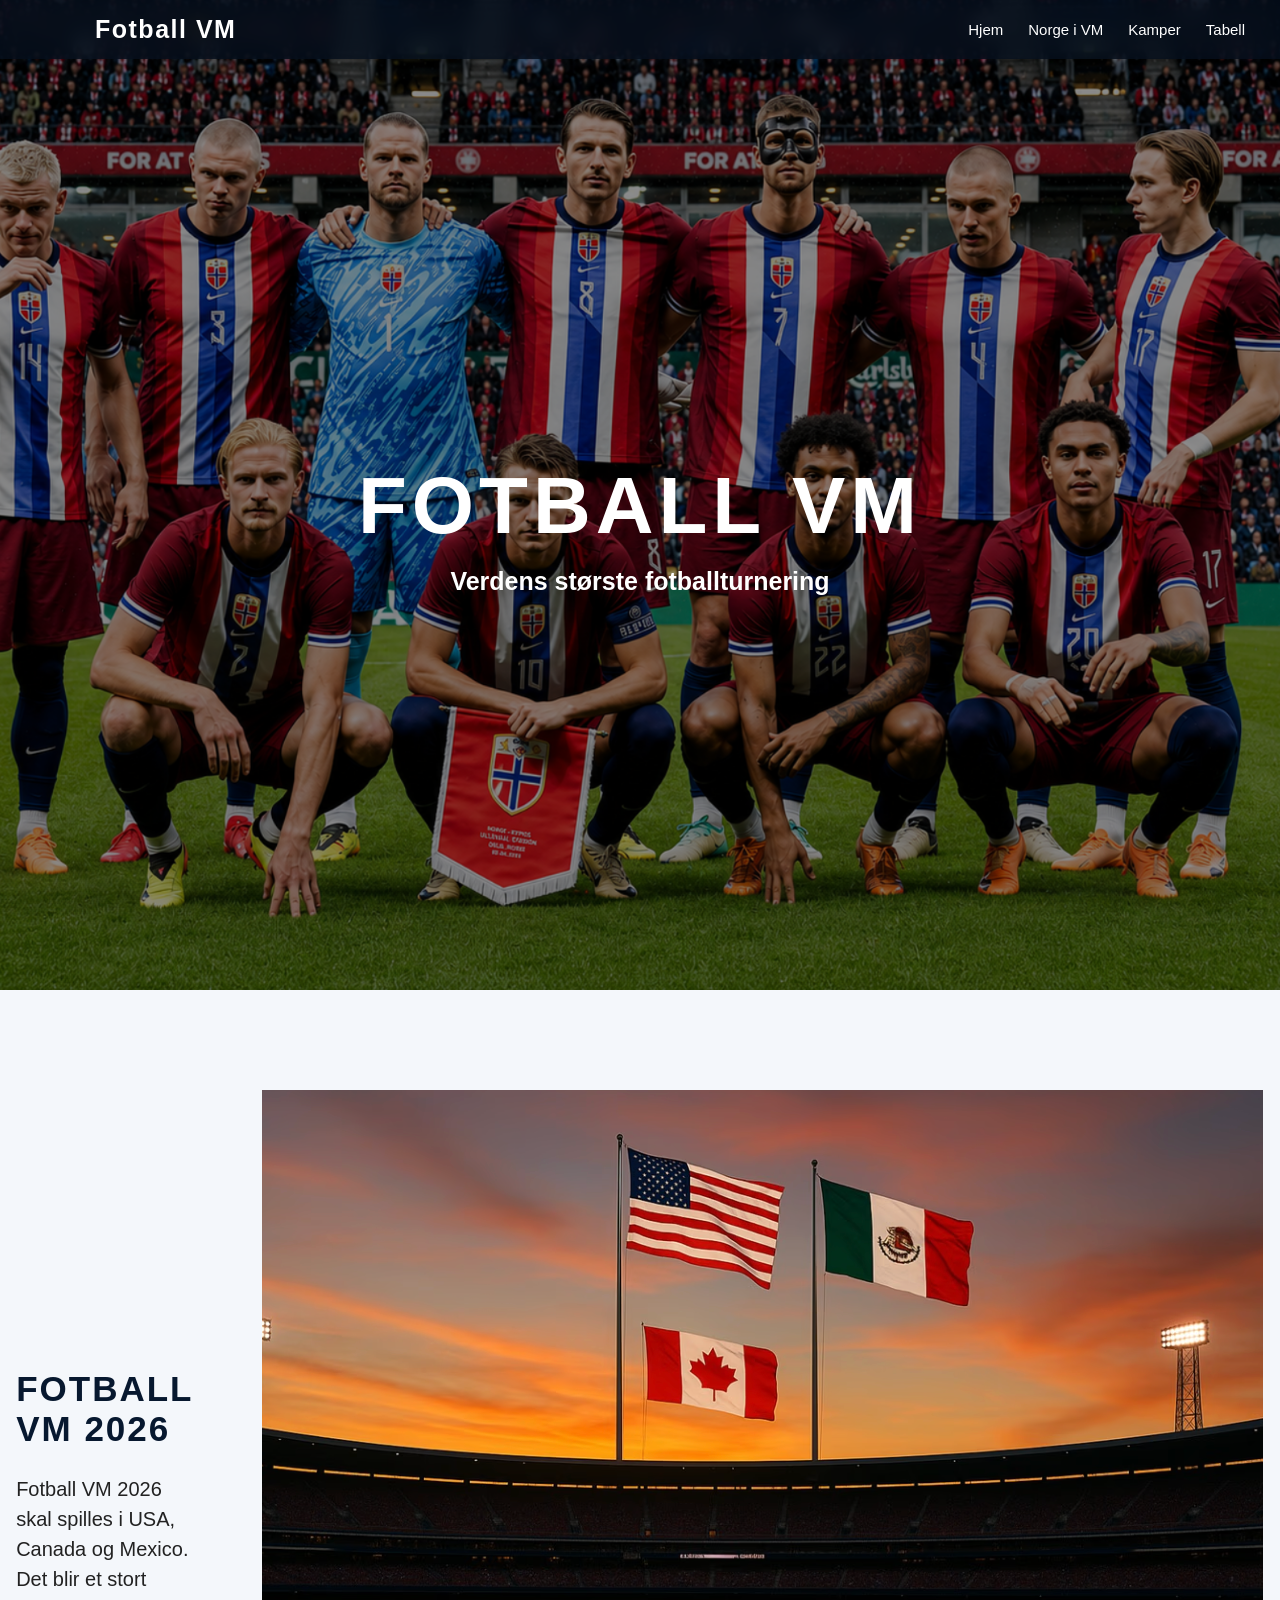
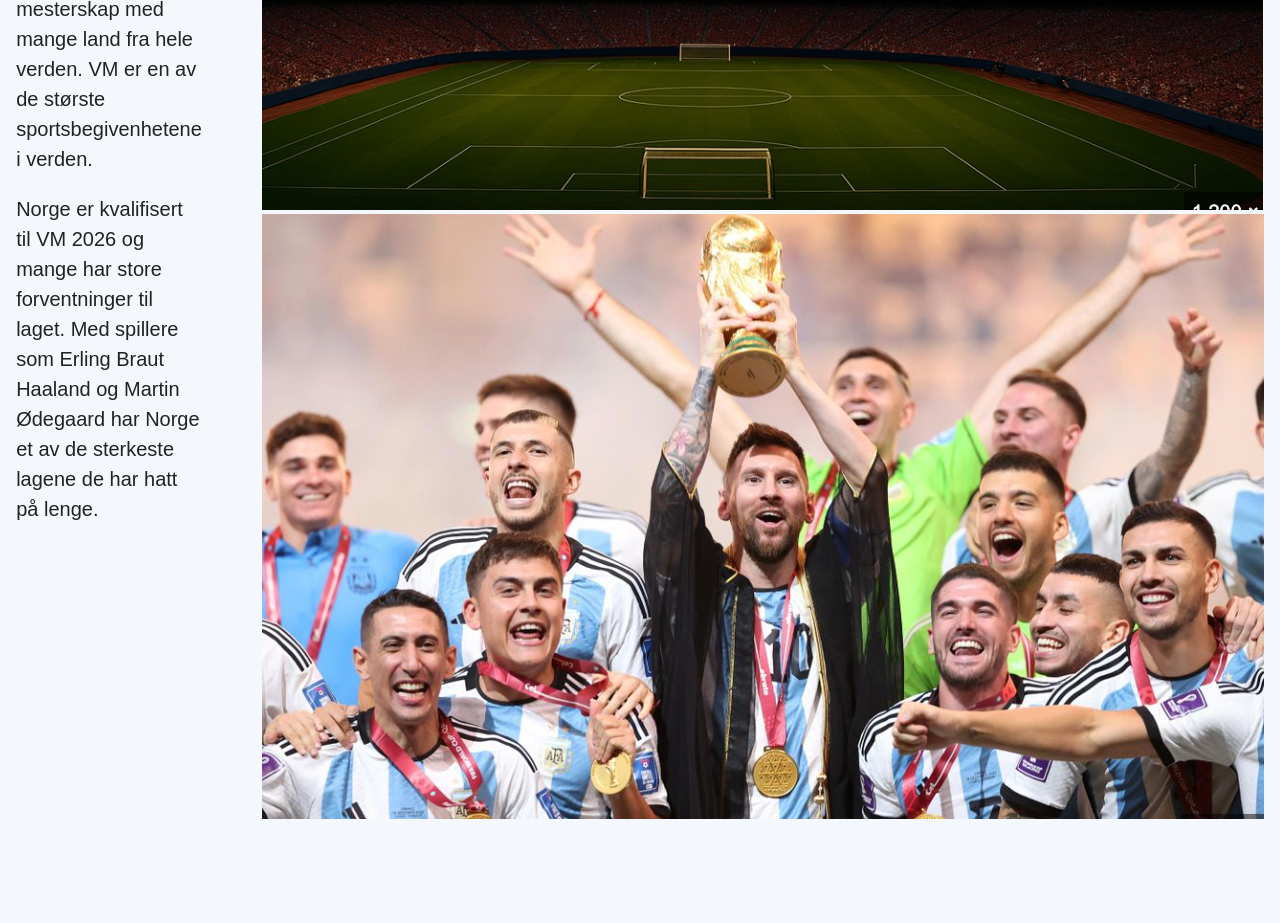
==== index.html @ 768a8fd6 "infoside" ====
<!DOCTYPE html>
<html lang="en">

<head>
    <meta charset="UTF-8">
    <meta name="viewport" content="width=device-width, initial-scale=1.0">
    <title>fotballvm</title>
    <link rel="stylesheet" href="style.css">
</head>

<body>

    <header class="site-header">
        <div class="header-inner">
            <a href="#home" class="logo">Fotball VM</a>

            <nav class="main-nav">
                <a href="#home">Hjem</a>
                <a href="#norge">Norge i VM</a>
                <a href="#kamper">Kamper</a>
                <a href="#tabell">Tabell</a>
            </nav>

        </div>
    </header>
    <section id="norge"></section>
    <section id="kamper"></section>
    <section id="tabell"></section>
    <section id="home" class="forside">
        <div class="innhold">
            <h1>Fotball VM</h1>
            <h3>Verdens største fotballturnering</h3>
        </div>
    </section>
    <section id="norge" class="infoside">
        <div class="infotekst">

            <h2>Fotball VM 2026</h2>

            <p>
                Fotball VM 2026 skal spilles i USA, Canada og Mexico.
                Det blir et stort mesterskap med mange land fra hele verden.
                VM er en av de største sportsbegivenhetene i verden.
            </p>

            <p>
                Norge er kvalifisert til VM 2026 og mange har store forventninger til laget.
                Med spillere som Erling Braut Haaland og Martin Ødegaard har Norge et av de
                sterkeste lagene de har hatt på lenge.
            </p>

        </div>

        <div class="infobilder">

            <div class="bildeboks">
                <img src="bilder/vmiamerika.png" alt="">
            </div>

            <div class="bildeboks">
                <img src="bilder/messi.png" alt="">
            </div>

        </div>
    </section>

</body>

</html>
---- style.css ----
body {
     margin: 0;
     font-family: Arial, sans-serif;
     background-color: #ffffff;
     color: white;
 }

 .site-header {
     position: fixed;
     top: 0;
     left: 0;
     width: 100%;
     background-color: rgba(5, 15, 30, 0.75);
     backdrop-filter: blur(10px);
     padding: 15px 30px;
     z-index: 100;
 }

 .header-inner {
     max-width: 1150px;
     margin: auto;
     display: flex;
     justify-content: space-between;
     align-items: center;
 }

 .logo {
     color: white;
     text-decoration: none;
     font-size: 25px;
     font-weight: 700;
     font-family: Arial, Helvetica, sans-serif;
     letter-spacing: 1.5px;
 }

 .main-nav {
     display: flex;
     align-items: center;
     gap: 25px;
 }

 .main-nav a {
     color: white;
     text-decoration: none;
     font-size: 15px;
     font-weight: 500;
     font-family: Verdana, Geneva, Tahoma, sans-serif;
     transition: 0.2s ease;
 }

 .main-nav a:hover {
     color: #7dd3ff;
 }

 .forside {
     min-height: 100vh;
     padding-top: 90px;
     background-image: url("bilder/fotballvm1.png");
     background-size: cover;
     background-position: center;
     display: flex;
     justify-content: center;
     align-items: center;
     text-align: center;
     position: relative;
 }

 .forside::before {
     content: "";
     position: absolute;
     inset: 0;
     background: rgba(0, 0, 0, 0.45);
 }

 .innhold {
     position: relative;
     z-index: 1;
 }

 h1 {
     font-size: 80px;
     margin: 0;
     letter-spacing: 5px;
     text-transform: uppercase;
 }

 h3 {
     font-size: 25px;
     margin-top: 15px;
     color: rgb(255, 255, 255);

 }

 p {
     font-size: 25px;
     margin-top: 15px;
     color: rgb(0, 0, 0);
 }

 h2 {
     font-size: 30px;
     margin: 0;
     letter-spacing: 5px;
     text-transform: uppercase;
     color: black;

 }

 .infoside {
     min-height: 80vh;
     padding: 100px 60px;
     background-color: #f4f7fb;
     color: black;

     display: flex;
     justify-content: center;
     align-items: center;
     gap: 60px;
 }

 .infotekst {
     max-width: 550px;
 }

 .infotekst h2 {
     font-size: 35px;
     margin-bottom: 25px;
     letter-spacing: 2px;
     color: #07182f;
 }

 .infotekst p {
     font-size: 20px;
     line-height: 1.5;
     color: #222;
     margin-bottom: 20px;
 }
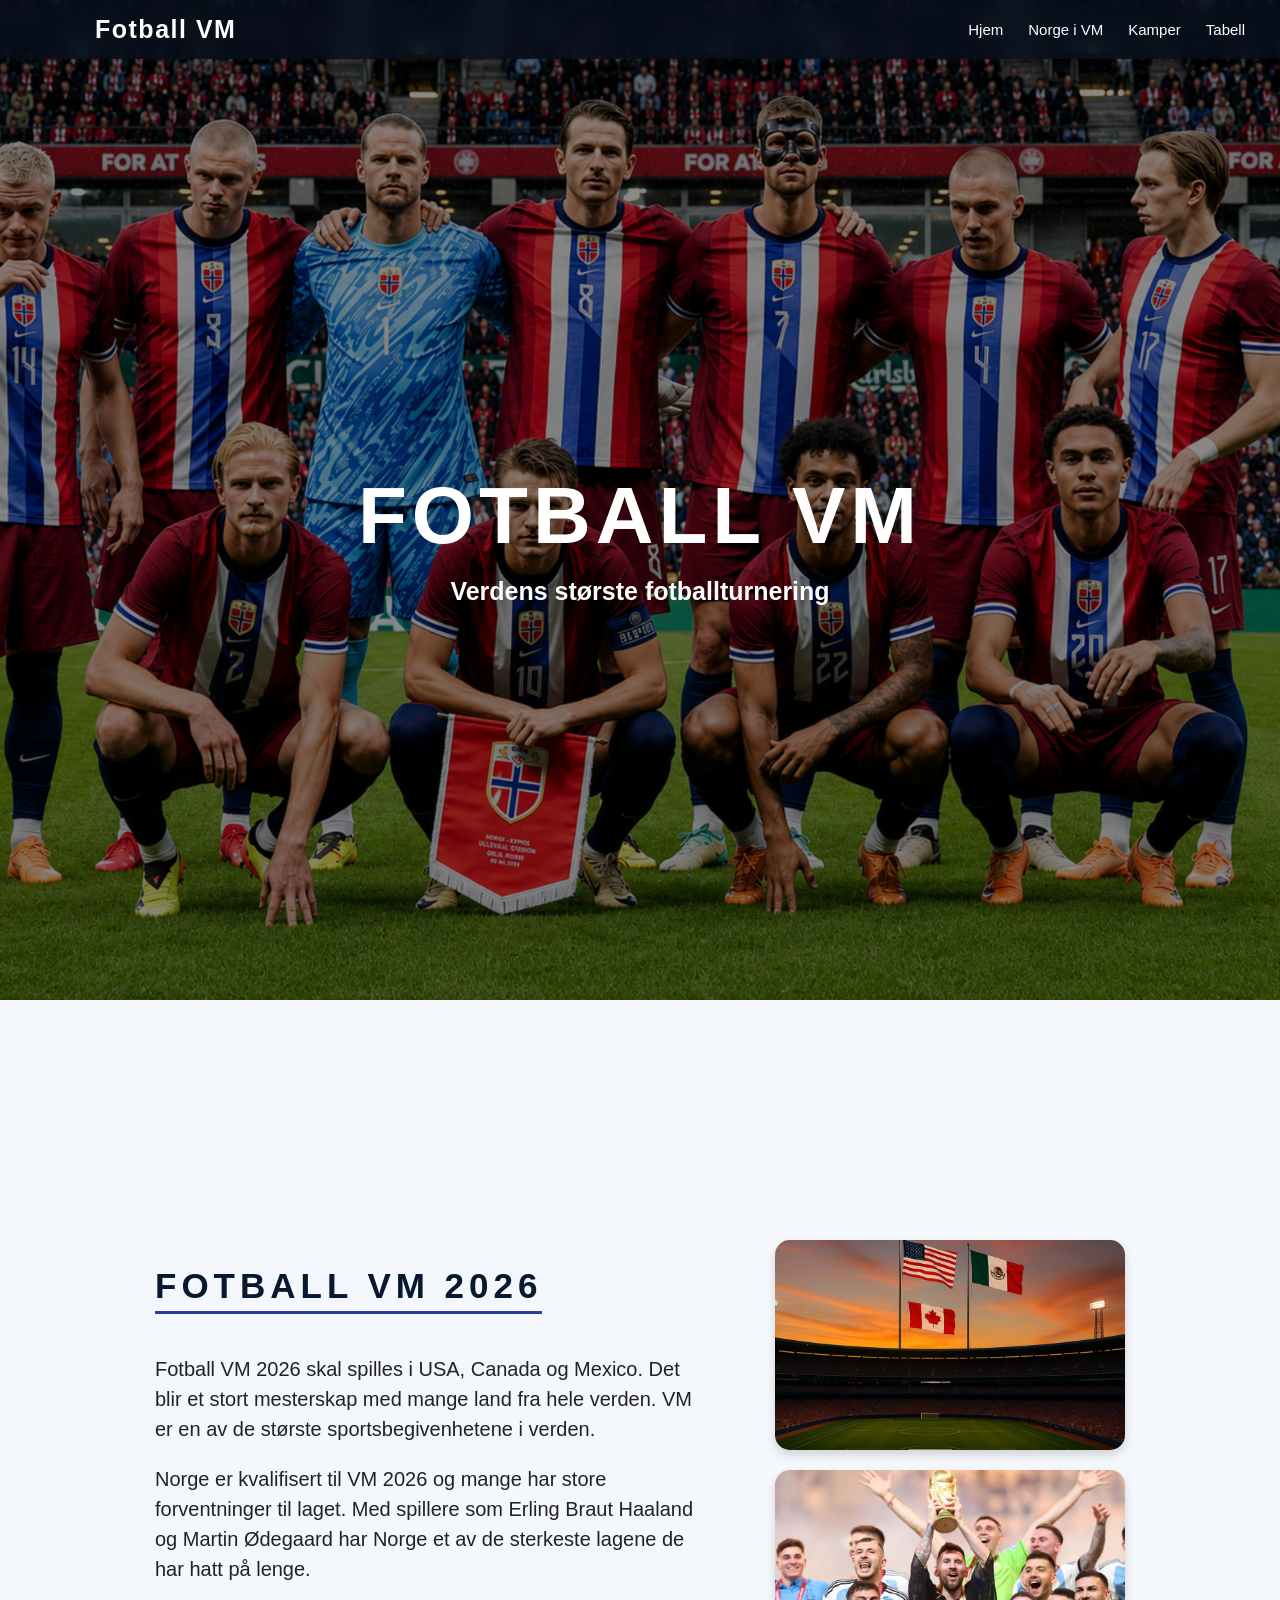
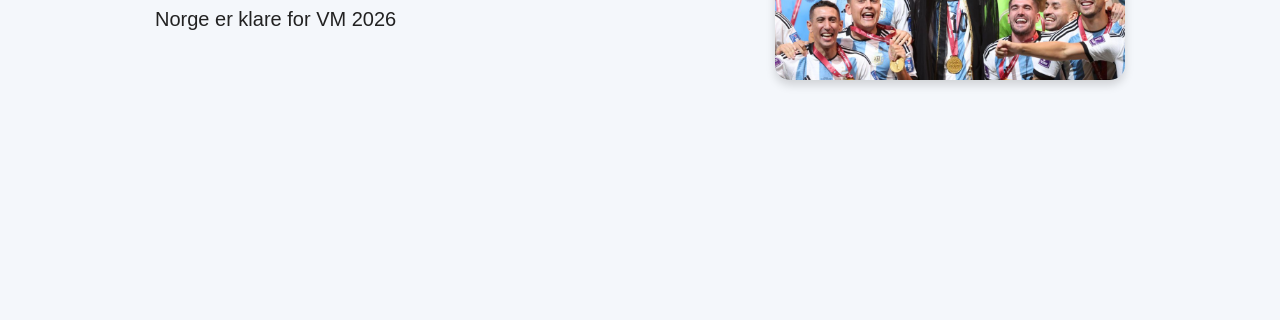
==== commit 1c8c2b00: "fortsetelse på infosiden" ====
--- a/index.html
+++ b/index.html
@@ -48,6 +48,7 @@
                 Med spillere som Erling Braut Haaland og Martin Ødegaard har Norge et av de
                 sterkeste lagene de har hatt på lenge.
             </p>
+            <p class="bildetekst">Norge er klare for VM 2026</p>
 
         </div>
 
--- a/style.css
+++ b/style.css
@@ -49,12 +49,12 @@
  }
 
  .main-nav a:hover {
-     color: #7dd3ff;
+     color: #293ca9;
  }
 
  .forside {
      min-height: 100vh;
-     padding-top: 90px;
+     padding-top: 100px;
      background-image: url("bilder/fotballvm1.png");
      background-size: cover;
      background-position: center;
@@ -111,7 +111,7 @@
      padding: 100px 60px;
      background-color: #f4f7fb;
      color: black;
-
+     flex-wrap: wrap;
      display: flex;
      justify-content: center;
      align-items: center;
@@ -120,13 +120,17 @@
 
  .infotekst {
      max-width: 550px;
+     padding-right: 10px;
  }
 
  .infotekst h2 {
      font-size: 35px;
      margin-bottom: 25px;
-     letter-spacing: 2px;
+     letter-spacing: 5px;
      color: #07182f;
+     border-bottom: 3px solid #293ca9;
+     display: inline-block;
+     padding-bottom: 5px;
  }
 
  .infotekst p {
@@ -134,4 +138,30 @@
      line-height: 1.5;
      color: #222;
      margin-bottom: 20px;
+ }
+
+ .infobilder {
+     display: flex;
+     flex-direction: column;
+     gap: 20px;
+ }
+
+ .bildeboks {
+     width: 350px;
+     height: 210px;
+     background-color: #d8e4f0;
+     border-radius: 15px;
+     overflow: hidden;
+     box-shadow: 0 5px 10px rgba(0, 0, 0, 0.15);
+ }
+
+ .bildeboks img {
+     width: 100%;
+     height: 100%;
+     object-fit: cover;
+     transition: 0.3s;
+ }
+
+ .bildeboks img:hover {
+     transform: scale(1.03);
  }
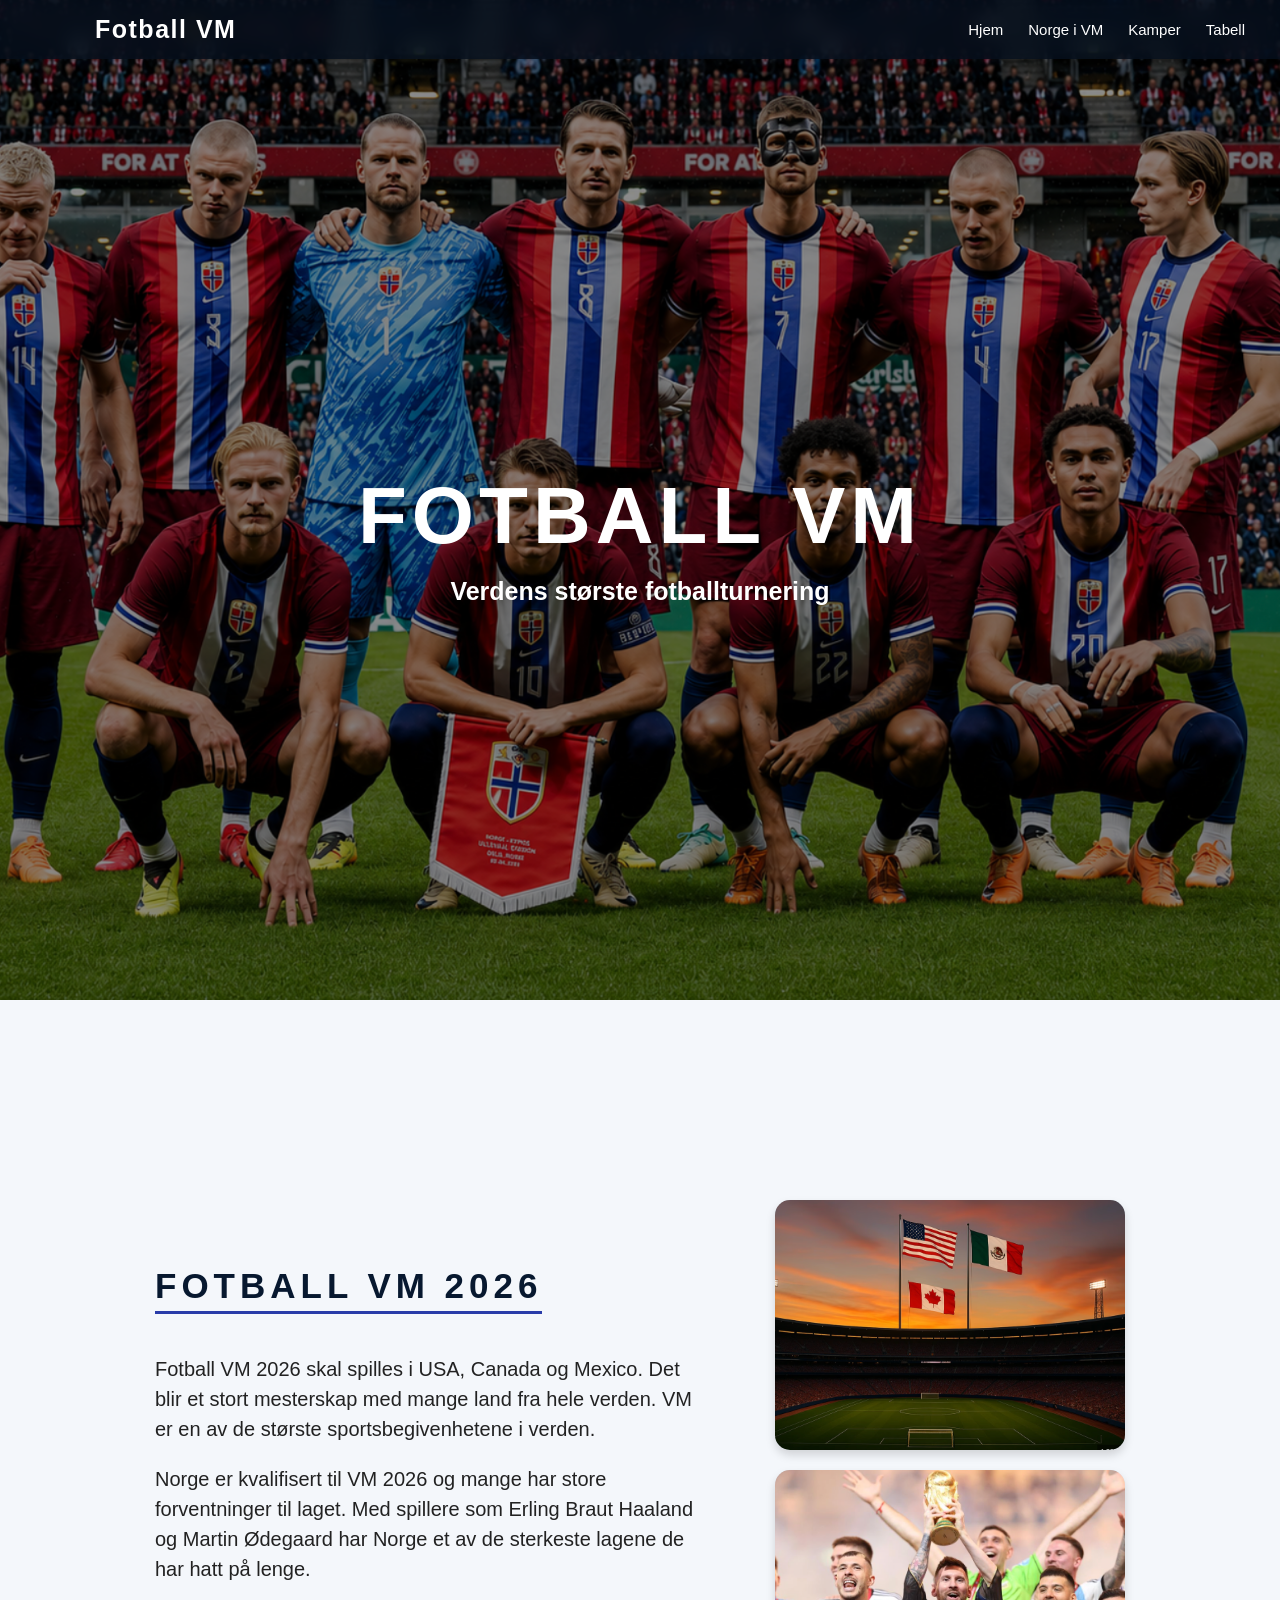
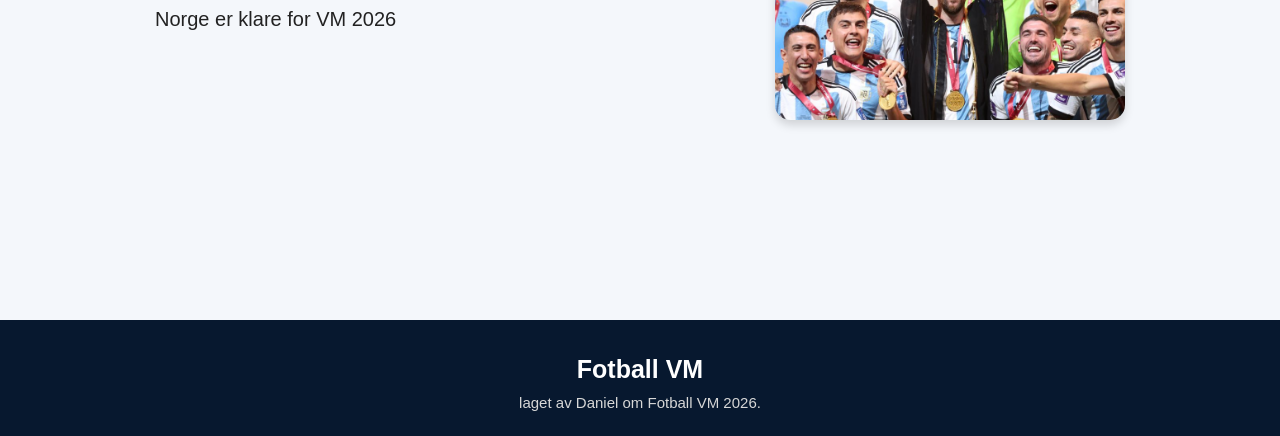
==== commit 8774b25d: "lagt til en footer" ====
--- a/index.html
+++ b/index.html
@@ -23,9 +23,6 @@
 
         </div>
     </header>
-    <section id="norge"></section>
-    <section id="kamper"></section>
-    <section id="tabell"></section>
     <section id="home" class="forside">
         <div class="innhold">
             <h1>Fotball VM</h1>
@@ -64,7 +61,16 @@
 
         </div>
     </section>
+    <footer class="footer">
+        <h3>Fotball VM</h3>
 
+        <p>
+            laget av Daniel om Fotball VM 2026.
+        </p>
+
+
+        </p>
+    </footer>
 </body>
 
 </html>
--- a/style.css
+++ b/style.css
@@ -49,7 +49,7 @@
  }
 
  .main-nav a:hover {
-     color: #293ca9;
+     color: #4f69ff;
  }
 
  .forside {
@@ -94,6 +94,7 @@
  p {
      font-size: 25px;
      margin-top: 15px;
+
      color: rgb(0, 0, 0);
  }
 
@@ -138,6 +139,7 @@
      line-height: 1.5;
      color: #222;
      margin-bottom: 20px;
+
  }
 
  .infobilder {
@@ -148,7 +150,7 @@
 
  .bildeboks {
      width: 350px;
-     height: 210px;
+     height: 250px;
      background-color: #d8e4f0;
      border-radius: 15px;
      overflow: hidden;
@@ -164,4 +166,22 @@
 
  .bildeboks img:hover {
      transform: scale(1.03);
+ }
+
+ .footer {
+     background-color: #07182f;
+     text-align: center;
+     padding: 20px 15px;
+ }
+
+ .footer h3 {
+     color: white;
+     font-size: 25px;
+     margin-bottom: 10px;
+ }
+
+ .footer p {
+     color: #d7d7d7;
+     font-size: 15px;
+     margin: 5px 0;
  }
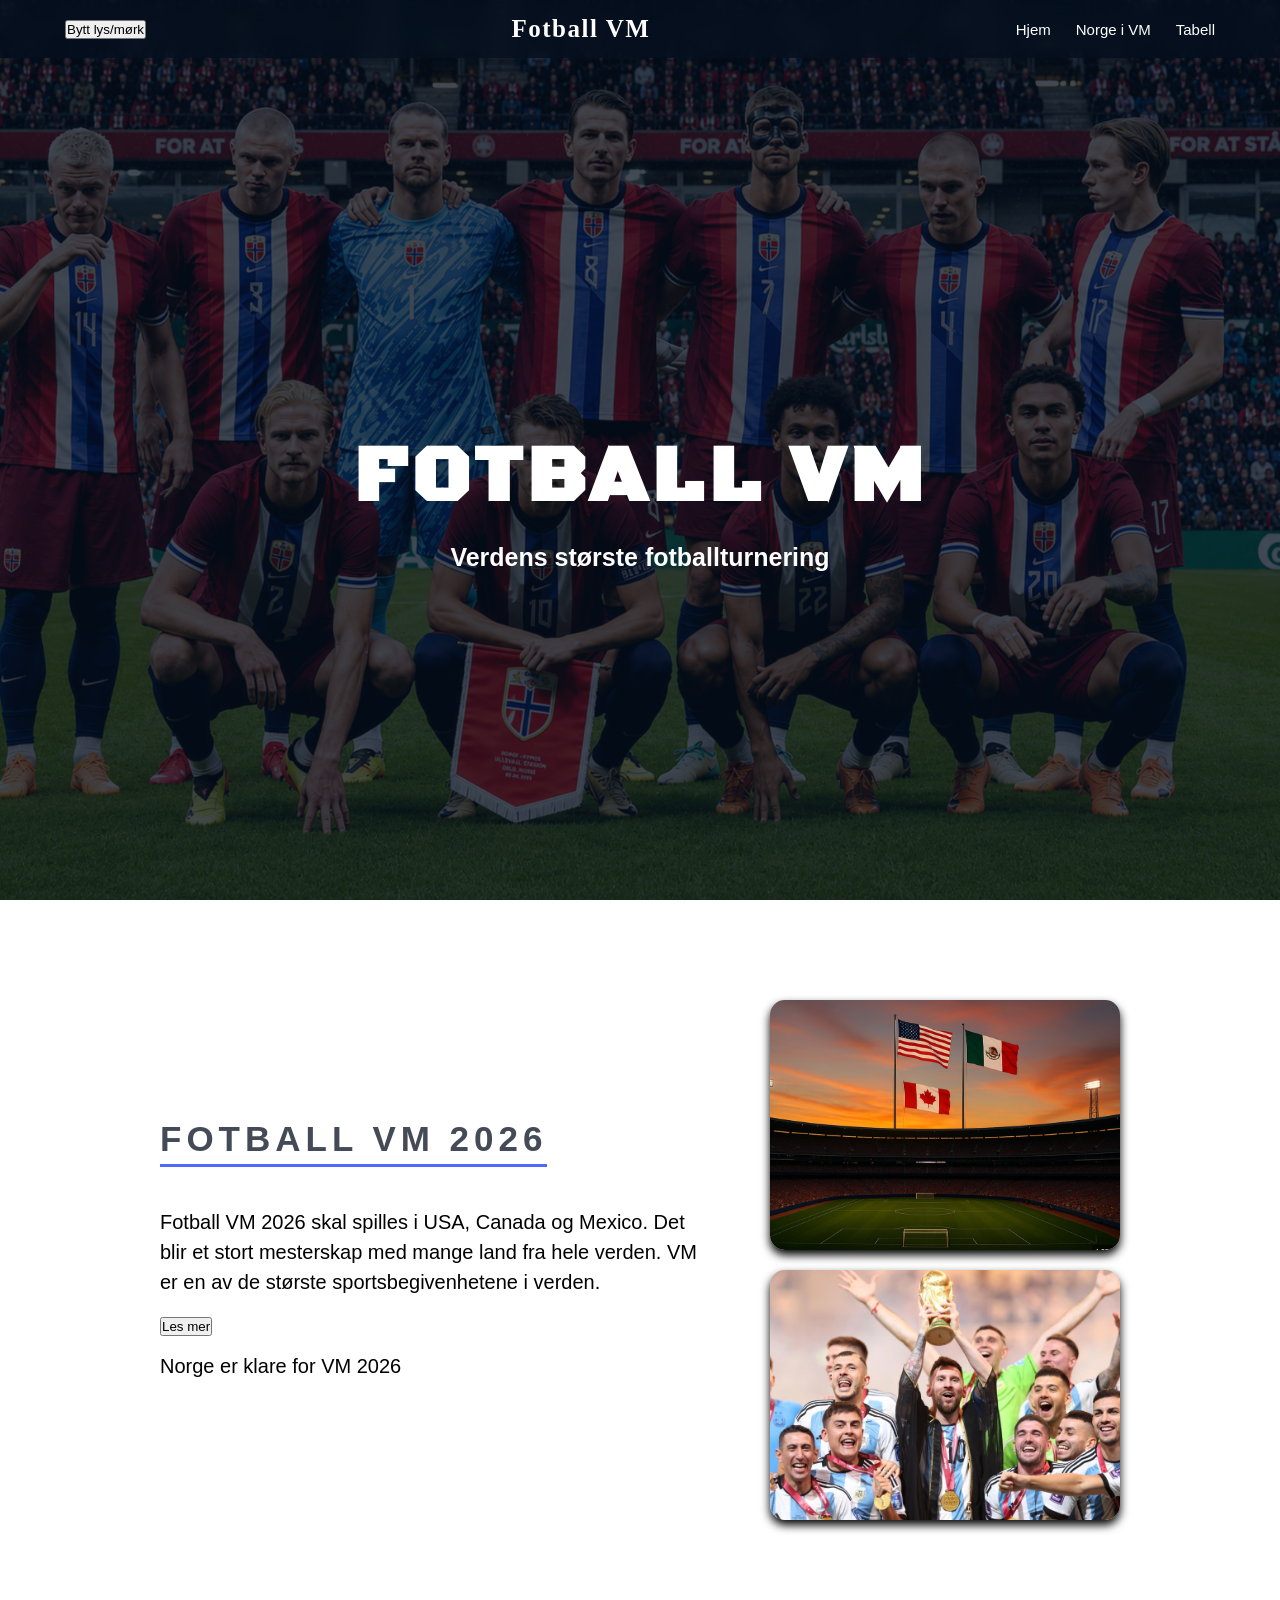
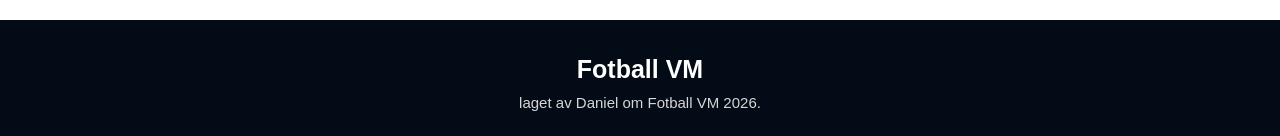
==== commit 6871fc2a: "mange endringer" ====
--- a/index.html
+++ b/index.html
@@ -6,19 +6,25 @@
     <meta name="viewport" content="width=device-width, initial-scale=1.0">
     <title>fotballvm</title>
     <link rel="stylesheet" href="style.css">
+    <link rel="preconnect" href="https://fonts.googleapis.com">
+    <link rel="preconnect" href="https://fonts.gstatic.com" crossorigin>
+    <link
+        href="https://fonts.googleapis.com/css2?family=Black+Ops+One&family=Playwrite+GB+J:ital,wght@0,100..400;1,100..400&family=Roboto:ital,wght@0,100..900;1,100..900&display=swap"
+        rel="stylesheet">
+
 </head>
 
 <body>
 
     <header class="site-header">
         <div class="header-inner">
-            <a href="#home" class="logo">Fotball VM</a>
+            <button onclick="byttModus()">Bytt lys/mørk</button>
+            <a href="#index.html" class="logo">Fotball VM</a>
 
             <nav class="main-nav">
-                <a href="#home">Hjem</a>
-                <a href="#norge">Norge i VM</a>
-                <a href="#kamper">Kamper</a>
-                <a href="#tabell">Tabell</a>
+                <a href="index.html">Hjem</a>
+                <a href="norgevm.html">Norge i VM</a>
+                <a href="tabell.html">Tabell</a>
             </nav>
 
         </div>
@@ -39,12 +45,17 @@
                 Det blir et stort mesterskap med mange land fra hele verden.
                 VM er en av de største sportsbegivenhetene i verden.
             </p>
+            <span id="mer" style="display: none;">
+                <p>
+                    Norge er kvalifisert til VM 2026 og mange har store forventninger til laget.
+                    Med spillere som Erling Braut Haaland og Martin Ødegaard har Norge et av de
+                    sterkeste lagene de har hatt på lenge.
+                </p>
+            </span>
 
-            <p>
-                Norge er kvalifisert til VM 2026 og mange har store forventninger til laget.
-                Med spillere som Erling Braut Haaland og Martin Ødegaard har Norge et av de
-                sterkeste lagene de har hatt på lenge.
-            </p>
+            <button onclick="lesMer()">Les mer</button>
+
+
             <p class="bildetekst">Norge er klare for VM 2026</p>
 
         </div>
@@ -71,6 +82,8 @@
 
         </p>
     </footer>
+    <script src="lesmer.js"></script>
+    <script src="byttmodus.js"></script>
 </body>
 
 </html>
--- a/style.css
+++ b/style.css
@@ -1,187 +1,236 @@
- body {
-     margin: 0;
-     font-family: Arial, sans-serif;
-     background-color: #ffffff;
-     color: white;
- }
-
- .site-header {
-     position: fixed;
-     top: 0;
-     left: 0;
-     width: 100%;
-     background-color: rgba(5, 15, 30, 0.75);
-     backdrop-filter: blur(10px);
-     padding: 15px 30px;
-     z-index: 100;
- }
-
- .header-inner {
-     max-width: 1150px;
-     margin: auto;
-     display: flex;
-     justify-content: space-between;
-     align-items: center;
- }
-
- .logo {
-     color: white;
-     text-decoration: none;
-     font-size: 25px;
-     font-weight: 700;
-     font-family: Arial, Helvetica, sans-serif;
-     letter-spacing: 1.5px;
- }
-
- .main-nav {
-     display: flex;
-     align-items: center;
-     gap: 25px;
- }
-
- .main-nav a {
-     color: white;
-     text-decoration: none;
-     font-size: 15px;
-     font-weight: 500;
-     font-family: Verdana, Geneva, Tahoma, sans-serif;
-     transition: 0.2s ease;
- }
-
- .main-nav a:hover {
-     color: #4f69ff;
- }
-
- .forside {
-     min-height: 100vh;
-     padding-top: 100px;
-     background-image: url("bilder/fotballvm1.png");
-     background-size: cover;
-     background-position: center;
-     display: flex;
-     justify-content: center;
-     align-items: center;
-     text-align: center;
-     position: relative;
- }
-
- .forside::before {
-     content: "";
-     position: absolute;
-     inset: 0;
-     background: rgba(0, 0, 0, 0.45);
- }
-
- .innhold {
-     position: relative;
-     z-index: 1;
- }
-
- h1 {
-     font-size: 80px;
-     margin: 0;
-     letter-spacing: 5px;
-     text-transform: uppercase;
- }
-
- h3 {
-     font-size: 25px;
-     margin-top: 15px;
-     color: rgb(255, 255, 255);
-
- }
-
- p {
-     font-size: 25px;
-     margin-top: 15px;
-
-     color: rgb(0, 0, 0);
- }
-
- h2 {
-     font-size: 30px;
-     margin: 0;
-     letter-spacing: 5px;
-     text-transform: uppercase;
-     color: black;
-
- }
-
- .infoside {
-     min-height: 80vh;
-     padding: 100px 60px;
-     background-color: #f4f7fb;
-     color: black;
-     flex-wrap: wrap;
-     display: flex;
-     justify-content: center;
-     align-items: center;
-     gap: 60px;
- }
-
- .infotekst {
-     max-width: 550px;
-     padding-right: 10px;
- }
-
- .infotekst h2 {
-     font-size: 35px;
-     margin-bottom: 25px;
-     letter-spacing: 5px;
-     color: #07182f;
-     border-bottom: 3px solid #293ca9;
-     display: inline-block;
-     padding-bottom: 5px;
- }
-
- .infotekst p {
-     font-size: 20px;
-     line-height: 1.5;
-     color: #222;
-     margin-bottom: 20px;
-
- }
-
- .infobilder {
-     display: flex;
-     flex-direction: column;
-     gap: 20px;
- }
-
- .bildeboks {
-     width: 350px;
-     height: 250px;
-     background-color: #d8e4f0;
-     border-radius: 15px;
-     overflow: hidden;
-     box-shadow: 0 5px 10px rgba(0, 0, 0, 0.15);
- }
-
- .bildeboks img {
-     width: 100%;
-     height: 100%;
-     object-fit: cover;
-     transition: 0.3s;
- }
-
- .bildeboks img:hover {
-     transform: scale(1.03);
- }
-
- .footer {
-     background-color: #07182f;
-     text-align: center;
-     padding: 20px 15px;
- }
-
- .footer h3 {
-     color: white;
-     font-size: 25px;
-     margin-bottom: 10px;
- }
-
- .footer p {
-     color: #d7d7d7;
-     font-size: 15px;
-     margin: 5px 0;
- }+* {
+    margin: 0;
+    padding: 0;
+    box-sizing: border-box;
+}
+
+:root {
+    --farge1: #000000;
+    --farge2: #ffffff;
+    --farge3: #050F1EBF;
+    --farge4: #4f69ff;
+    --farge5: #d7d7d7;
+}
+
+
+
+
+img {
+    display: block;
+    max-width: 100%;
+
+}
+
+body {
+    margin: 0;
+    font-family: Arial, sans-serif;
+    background-color: var(--farge1);
+    color: var(--farge2);
+}
+
+body.darkmode {
+    --farge1: #ffffff;
+    --farge2: #000000;
+    --farge3: #d7d7d7;
+    --farge4: #7d91ff;
+    --farge5: #333333;
+}
+
+.site-header {
+    position: fixed;
+    top: 0;
+    left: 0;
+    width: 100%;
+    background-color: var(--farge3);
+    backdrop-filter: blur(10px);
+    padding: 15px 30px;
+    z-index: 100;
+}
+
+.header-inner {
+    max-width: 1150px;
+    margin: auto;
+    display: flex;
+    justify-content: space-between;
+    align-items: center;
+}
+
+.logo {
+    color: var(--farge2);
+    ;
+    text-decoration: none;
+    font-size: 25px;
+    font-weight: 700;
+    font-family: Verdana;
+    letter-spacing: 1.5px;
+}
+
+.main-nav {
+    display: flex;
+    align-items: center;
+    gap: 25px;
+}
+
+.main-nav a {
+    color: var(--farge2);
+    ;
+    text-decoration: none;
+    font-size: 15px;
+    font-weight: 500;
+    font-family: Verdana, Geneva, Tahoma, sans-serif;
+    transition: 0.2s ease;
+}
+
+.main-nav a:hover {
+    color: var(--farge4);
+    ;
+}
+
+.forside {
+    min-height: 100vh;
+    padding-top: 100px;
+    background-image: url("bilder/fotballvm1.png");
+    background-size: cover;
+    background-position: center;
+    display: flex;
+    justify-content: center;
+    align-items: center;
+    text-align: center;
+    position: relative;
+}
+
+.forside::before {
+    content: "";
+    position: absolute;
+    inset: 0;
+    background: var(--farge3);
+}
+
+.innhold {
+    position: relative;
+    z-index: 1;
+}
+
+h1 {
+    font-size: 80px;
+    margin: 0;
+    letter-spacing: 5px;
+    text-transform: uppercase;
+    font-family: "Black Ops One", Verdana;
+}
+
+h3 {
+    font-size: 25px;
+    margin-top: 15px;
+    color: var(--farge2);
+
+}
+
+p {
+    font-size: 25px;
+    margin-top: 15px;
+
+}
+
+h2 {
+    font-size: 30px;
+    margin: 0;
+    letter-spacing: 5px;
+    text-transform: uppercase;
+    color: var(--farge1);
+
+}
+
+.infoside {
+    min-height: 80vh;
+    padding: 100px 60px;
+    background-color: var(--farge2);
+    color: var(--farge1);
+    flex-wrap: wrap;
+    display: flex;
+    justify-content: center;
+    align-items: center;
+    gap: 60px;
+}
+
+.infotekst {
+    max-width: 550px;
+    padding-right: 10px;
+}
+
+.infotekst h2 {
+    font-size: 35px;
+    margin-bottom: 25px;
+    letter-spacing: 5px;
+    color: var(--farge3);
+    border-bottom: 3px solid var(--farge4);
+    display: inline-block;
+    padding-bottom: 5px;
+}
+
+.infotekst p {
+    font-size: 20px;
+    line-height: 1.5;
+    color: var(--farge1);
+    margin-bottom: 20px;
+
+}
+
+.infobilder {
+    display: flex;
+    flex-direction: column;
+    gap: 20px;
+}
+
+.bildeboks {
+    width: 350px;
+    height: 250px;
+    background-color: var(--farge5);
+    border-radius: 15px;
+    overflow: hidden;
+    box-shadow: 0 5px 10px var(--farge1);
+}
+
+.bildeboks img {
+    width: 100%;
+    height: 100%;
+    object-fit: cover;
+    transition: 0.3s;
+}
+
+.bildeboks img:hover {
+    transform: scale(1.03);
+}
+
+.footer {
+    background-color: var(--farge3);
+    text-align: center;
+    padding: 20px 15px;
+}
+
+.footer h3 {
+    color: var(--farge2);
+    font-size: 25px;
+    margin-bottom: 10px;
+}
+
+.footer p {
+    color: var(--farge5);
+    font-size: 15px;
+    margin: 5px 0;
+}
+
+
+@media (max-width: 700px) {
+    body {
+        font-size: 16px;
+    }
+
+    main {
+        padding: 10px;
+    }
+
+    nav {
+        flex-direction: column;
+    }
+}
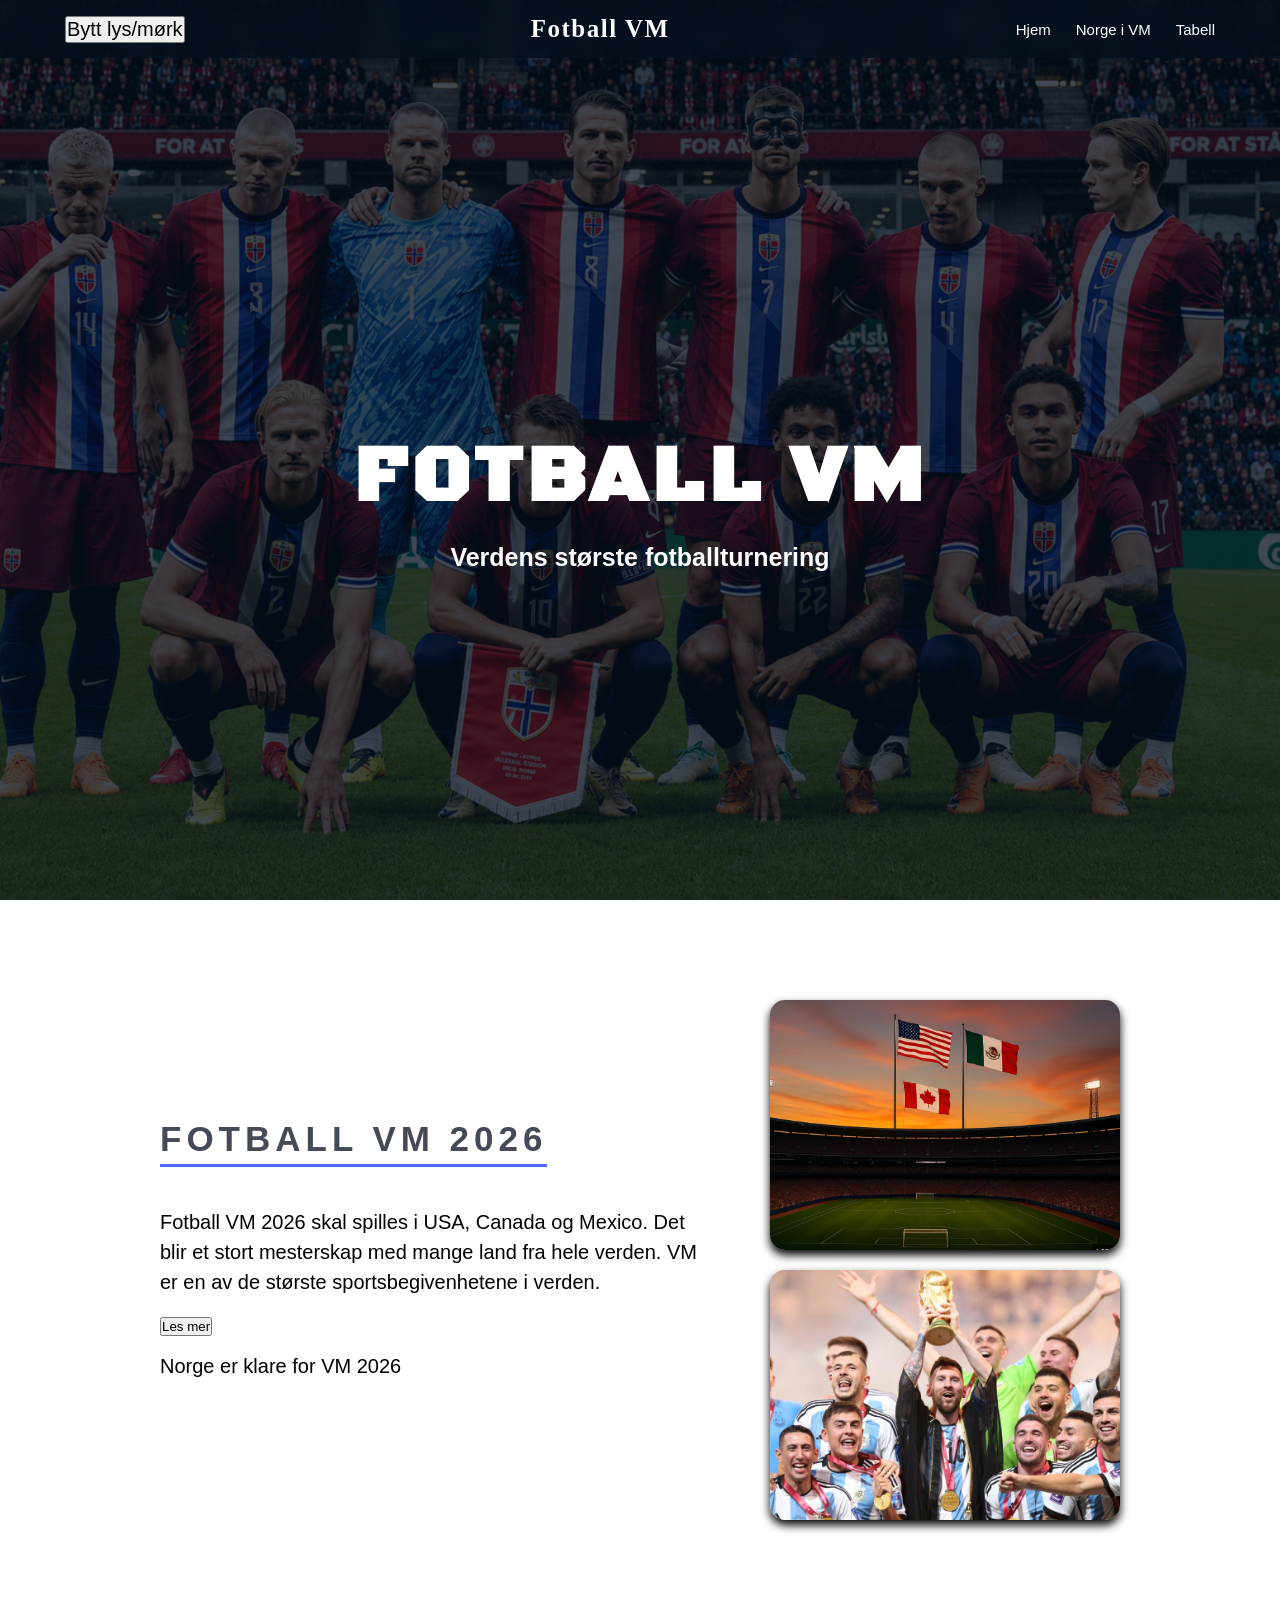
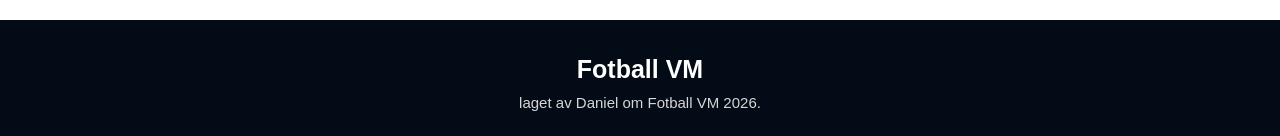
==== commit cd563b80: "knapp fiks" ====
--- a/index.html
+++ b/index.html
@@ -53,7 +53,7 @@
                 </p>
             </span>
 
-            <button onclick="lesMer()">Les mer</button>
+            <button id="knapp" onclick="lesMer()">Les mer</button>
 
 
             <p class="bildetekst">Norge er klare for VM 2026</p>
--- a/style.css
+++ b/style.css
@@ -55,6 +55,11 @@
     align-items: center;
 }
 
+.header-inner button {
+    font-size: 20px;
+
+}
+
 .logo {
     color: var(--farge2);
     ;
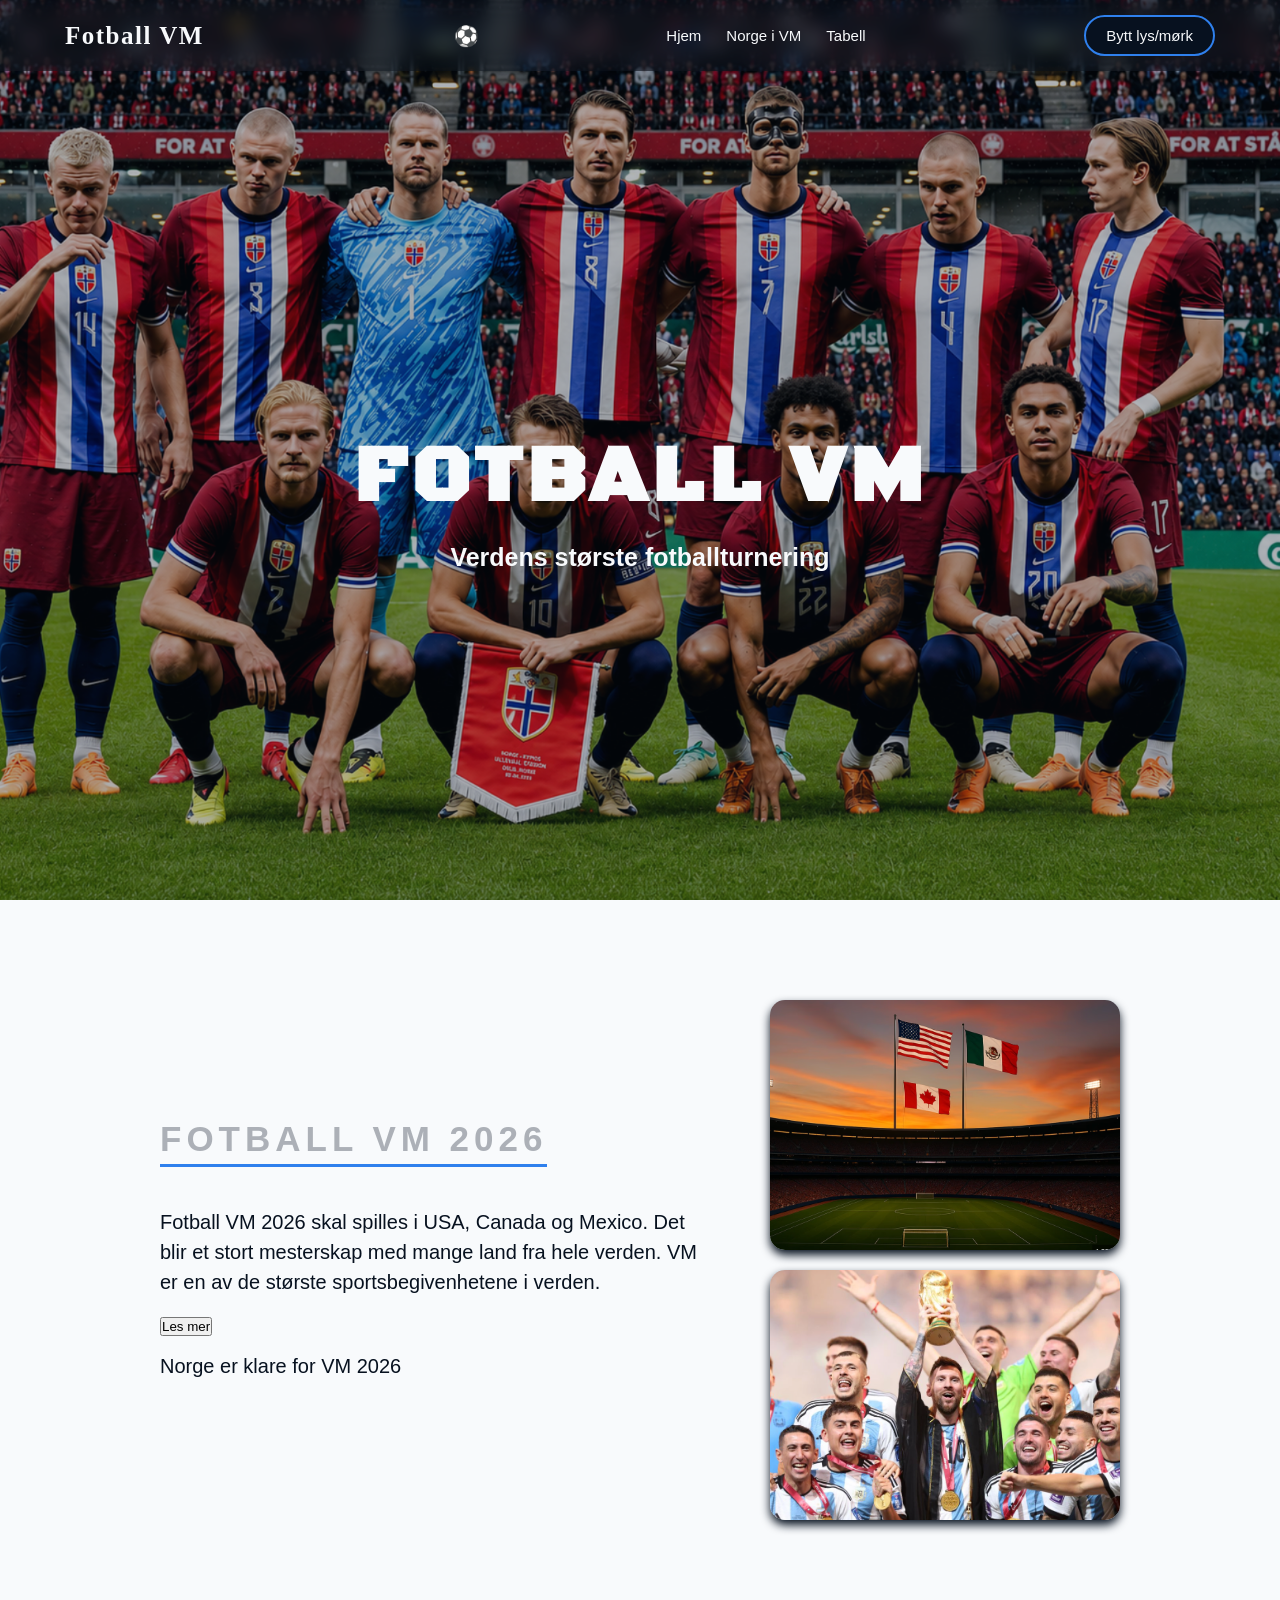
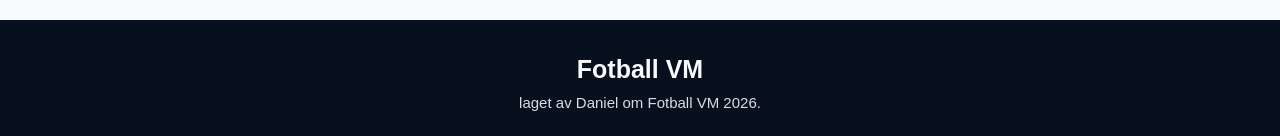
==== commit 557e8eeb: "diverse endringer" ====
--- a/index.html
+++ b/index.html
@@ -16,19 +16,8 @@
 
 <body>
 
-    <header class="site-header">
-        <div class="header-inner">
-            <button onclick="byttModus()">Bytt lys/mørk</button>
-            <a href="#index.html" class="logo">Fotball VM</a>
+    <header class="site-header"></header>
 
-            <nav class="main-nav">
-                <a href="index.html">Hjem</a>
-                <a href="norgevm.html">Norge i VM</a>
-                <a href="tabell.html">Tabell</a>
-            </nav>
-
-        </div>
-    </header>
     <section id="home" class="forside">
         <div class="innhold">
             <h1>Fotball VM</h1>
@@ -82,8 +71,7 @@
 
         </p>
     </footer>
-    <script src="lesmer.js"></script>
-    <script src="byttmodus.js"></script>
+    <script src="script.js"></script>
 </body>
 
 </html>
--- a/style.css
+++ b/style.css
@@ -5,13 +5,12 @@
 }
 
 :root {
-    --farge1: #000000;
-    --farge2: #ffffff;
-    --farge3: #050F1EBF;
-    --farge4: #4f69ff;
-    --farge5: #d7d7d7;
-}
-
+    --farge1: #07111f;
+    --farge2: #f8fafc;
+    --farge3: #07111f50;
+    --farge4: #2f80ed;
+    --farge5: #d7dee8;
+}
 
 
 
@@ -29,11 +28,11 @@
 }
 
 body.darkmode {
-    --farge1: #ffffff;
-    --farge2: #000000;
-    --farge3: #d7d7d7;
-    --farge4: #7d91ff;
-    --farge5: #333333;
+    --farge1: #f5f7fb;
+    --farge2: #111827;
+    --farge3: #ffffff50;
+    --farge4: #2563eb;
+    --farge5: #374151;
 }
 
 .site-header {
@@ -55,10 +54,17 @@
     align-items: center;
 }
 
+
 .header-inner button {
-    font-size: 20px;
-
-}
+    font-size: 15px;
+    color: var(--farge2);
+    background-color: var(--farge1);
+    border: 2px solid var(--farge4);
+    border-radius: 30px;
+    padding: 10px 20px;
+}
+
+
 
 .logo {
     color: var(--farge2);
@@ -225,6 +231,13 @@
     margin: 5px 0;
 }
 
+#ball {
+    font-size: 20px;
+    position: relative;
+    left: 0;
+    top: 0;
+}
+
 
 @media (max-width: 700px) {
     body {
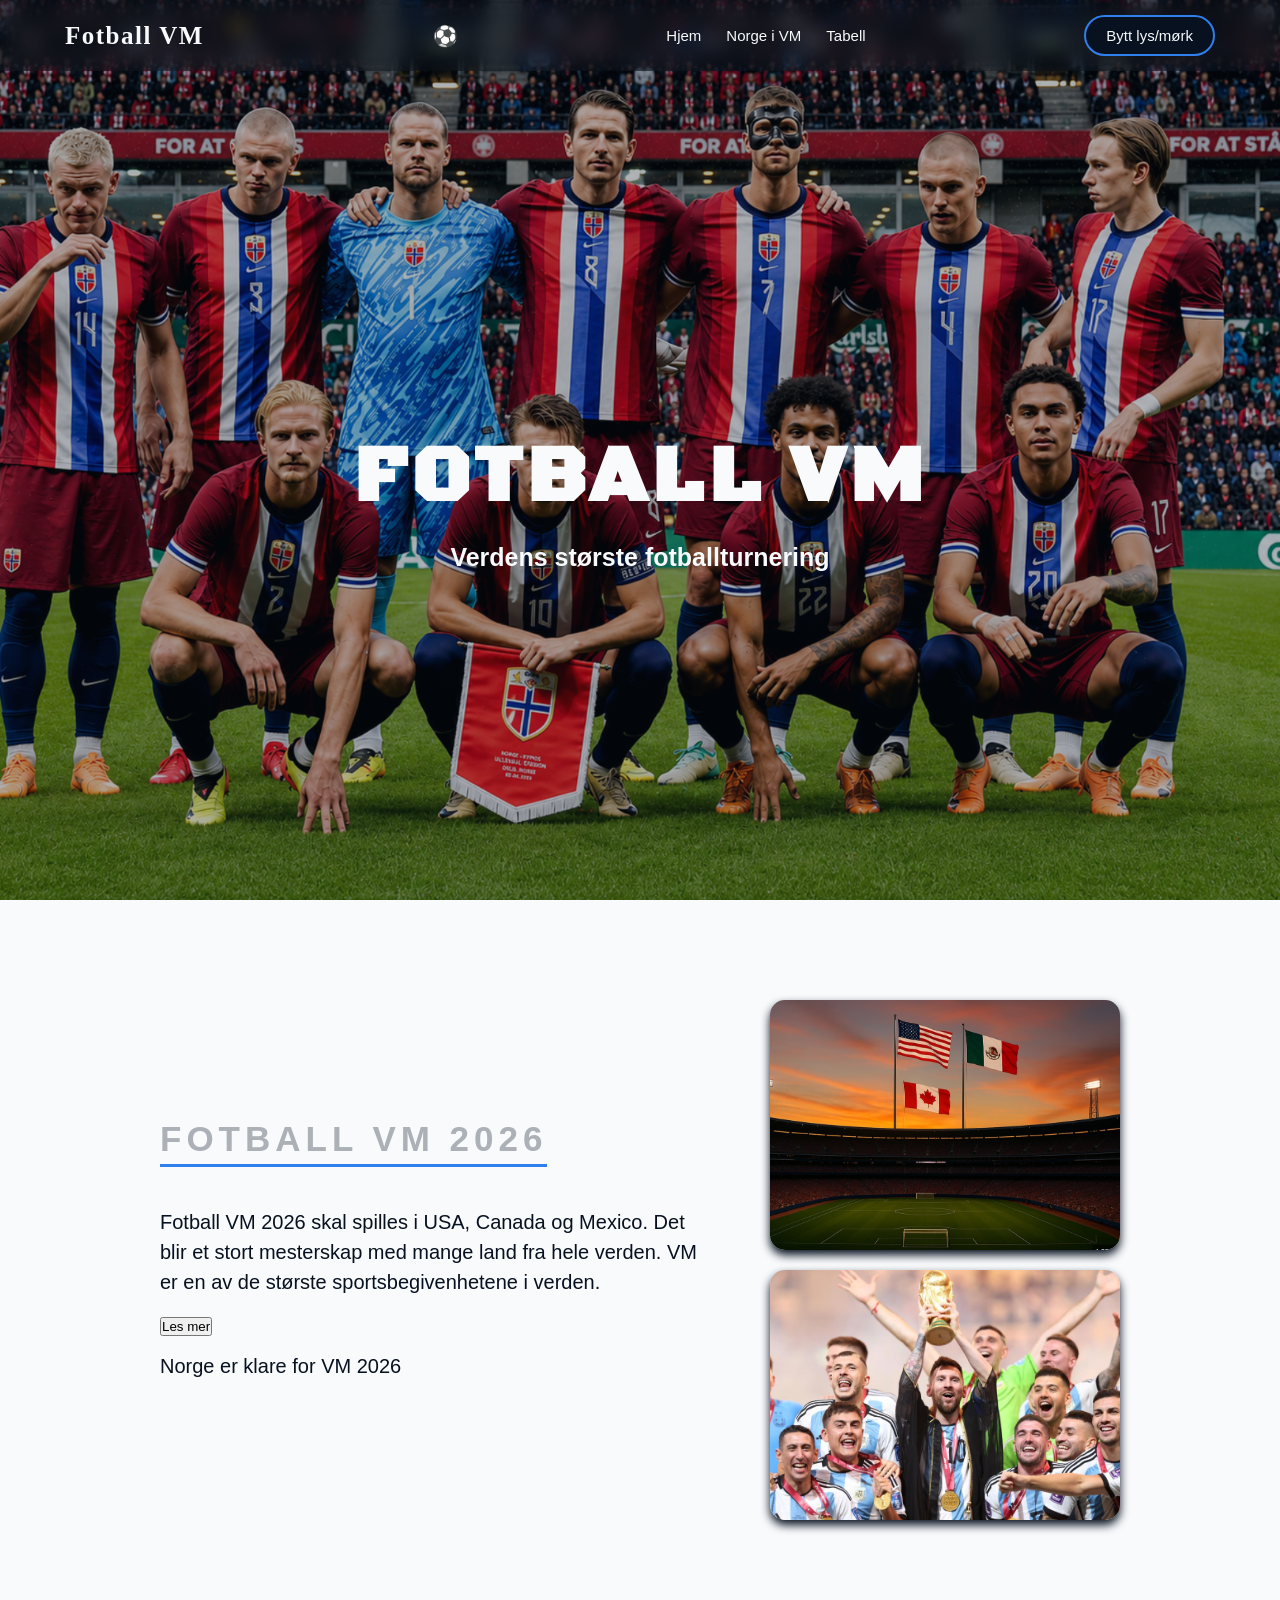
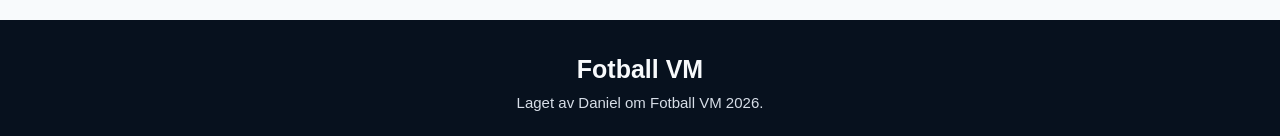
==== commit 6b42f932: "footer" ====
--- a/index.html
+++ b/index.html
@@ -61,16 +61,8 @@
 
         </div>
     </section>
-    <footer class="footer">
-        <h3>Fotball VM</h3>
-
-        <p>
-            laget av Daniel om Fotball VM 2026.
-        </p>
-
-
-        </p>
-    </footer>
+    <footer class="footer"></footer>
+    
     <script src="script.js"></script>
 </body>
 
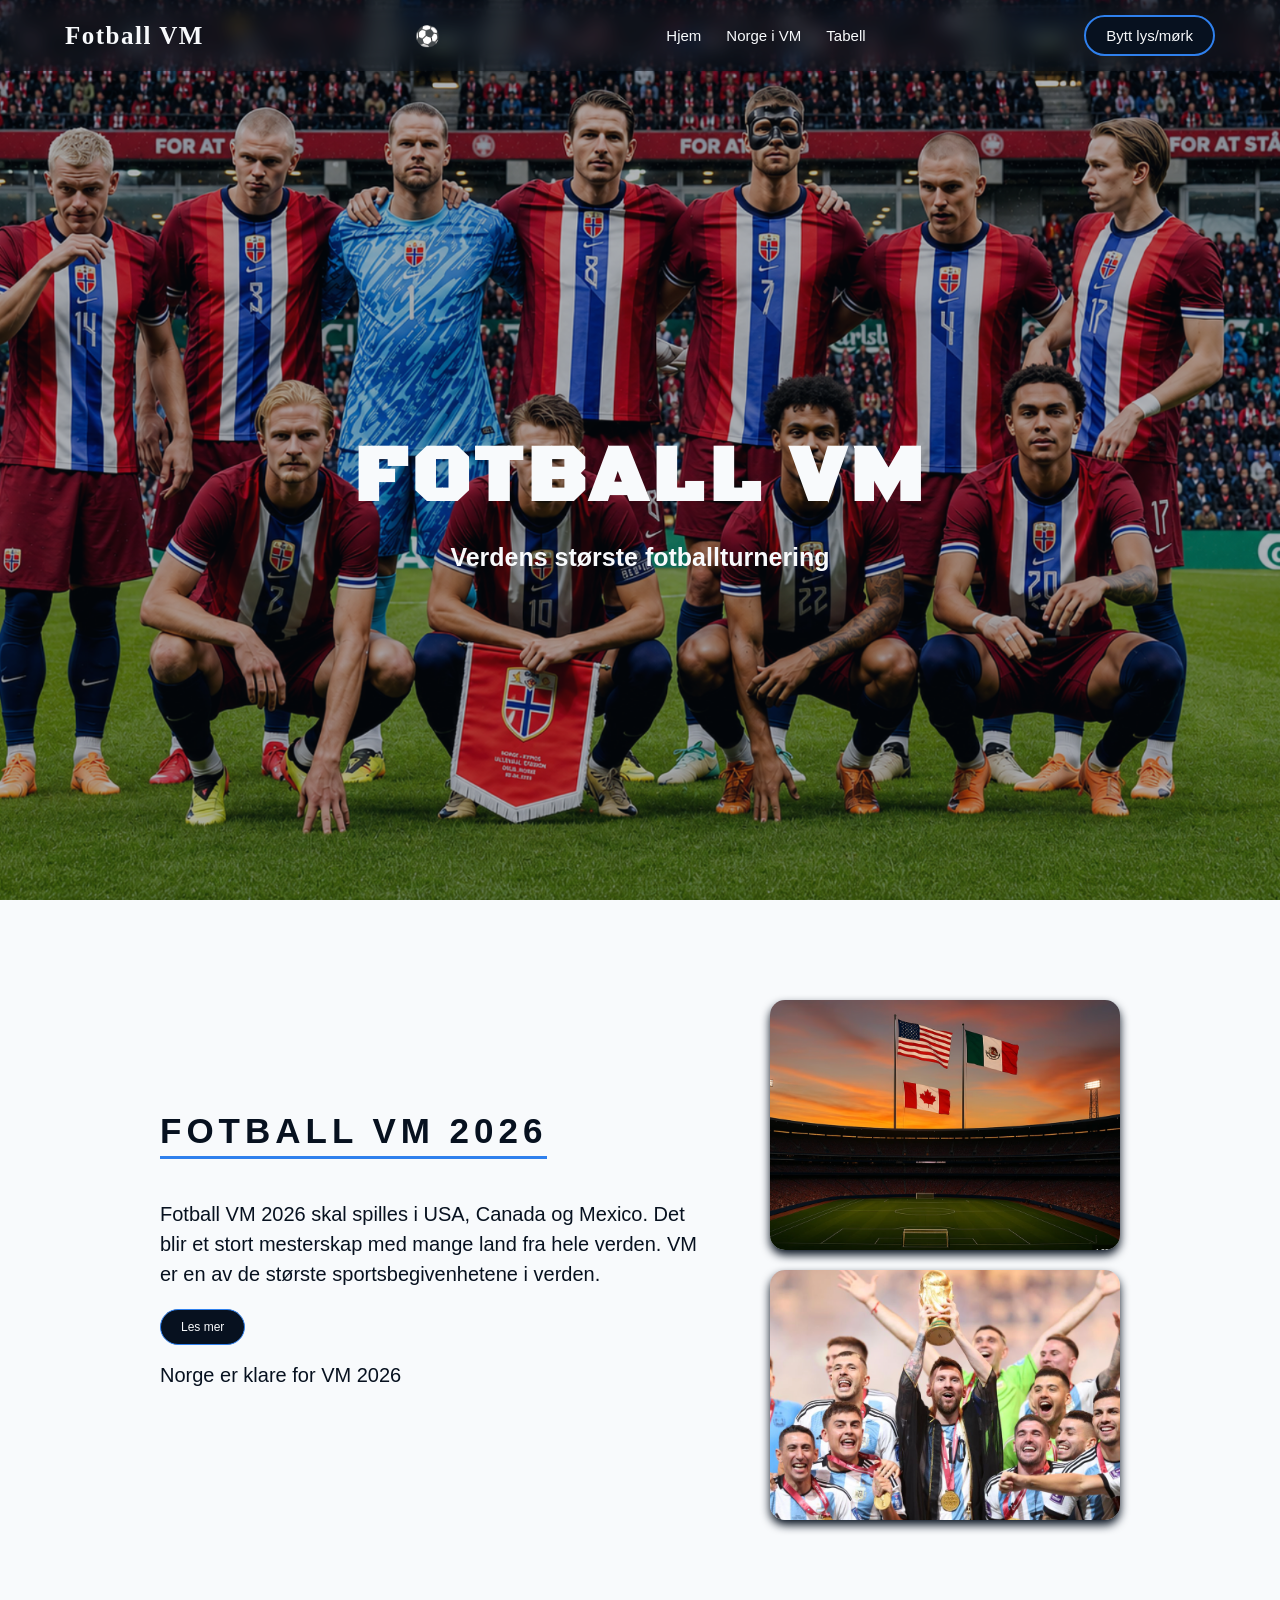
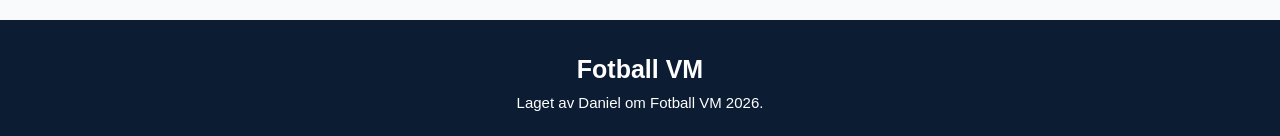
==== commit 9549270f: "noen endringer" ====
--- a/index.html
+++ b/index.html
@@ -1,5 +1,5 @@
 <!DOCTYPE html>
-<html lang="en">
+<html lang="no">
 
 <head>
     <meta charset="UTF-8">
@@ -52,17 +52,17 @@
         <div class="infobilder">
 
             <div class="bildeboks">
-                <img src="bilder/vmiamerika.png" alt="">
+                <img src="bilder/vmiamerika.png" alt="Fotball VM 2026 i USA, Canada og Mexico">
             </div>
 
             <div class="bildeboks">
-                <img src="bilder/messi.png" alt="">
+                <img src="bilder/messi.png" alt="Messi løfter VM trofeet">
             </div>
 
         </div>
     </section>
     <footer class="footer"></footer>
-    
+
     <script src="script.js"></script>
 </body>
 
--- a/style.css
+++ b/style.css
@@ -64,11 +64,16 @@
     padding: 10px 20px;
 }
 
+button:hover,
+.main-nav a:hover {
+    transform: scale(1.05);
+    cursor: pointer;
+}
+
 
 
 .logo {
     color: var(--farge2);
-    ;
     text-decoration: none;
     font-size: 25px;
     font-weight: 700;
@@ -84,7 +89,6 @@
 
 .main-nav a {
     color: var(--farge2);
-    ;
     text-decoration: none;
     font-size: 15px;
     font-weight: 500;
@@ -94,7 +98,6 @@
 
 .main-nav a:hover {
     color: var(--farge4);
-    ;
 }
 
 .forside {
@@ -173,7 +176,7 @@
     font-size: 35px;
     margin-bottom: 25px;
     letter-spacing: 5px;
-    color: var(--farge3);
+    color: var(--farge1);
     border-bottom: 3px solid var(--farge4);
     display: inline-block;
     padding-bottom: 5px;
@@ -185,6 +188,15 @@
     color: var(--farge1);
     margin-bottom: 20px;
 
+}
+
+#knapp {
+    font-size: 12px;
+    color: var(--farge2);
+    background-color: var(--farge1);
+    border: 1px solid var(--farge4);
+    border-radius: 30px;
+    padding: 10px 20px;
 }
 
 .infobilder {
@@ -214,19 +226,19 @@
 }
 
 .footer {
-    background-color: var(--farge3);
+    background-color: #0b1c33;
     text-align: center;
     padding: 20px 15px;
 }
 
 .footer h3 {
-    color: var(--farge2);
+    color: white;
     font-size: 25px;
     margin-bottom: 10px;
 }
 
 .footer p {
-    color: var(--farge5);
+    color: white;
     font-size: 15px;
     margin: 5px 0;
 }
@@ -239,16 +251,41 @@
 }
 
 
-@media (max-width: 700px) {
-    body {
-        font-size: 16px;
-    }
-
-    main {
-        padding: 10px;
-    }
-
-    nav {
+@media (max-width: 800px) {
+    .site-header {
+        position: static;
+        padding: 15px;
+    }
+
+    .header-inner {
         flex-direction: column;
+        gap: 15px;
+    }
+
+    .main-nav {
+        flex-direction: column;
+        gap: 10px;
+    }
+
+    h1 {
+        font-size: 45px;
+    }
+
+    .forside {
+        padding-top: 40px;
+    }
+
+    .infoside {
+        padding: 50px 20px;
+        flex-direction: column;
+    }
+
+    .bildeboks {
+        width: 100%;
+        max-width: 350px;
+    }
+
+    p {
+        font-size: 18px;
     }
 }
